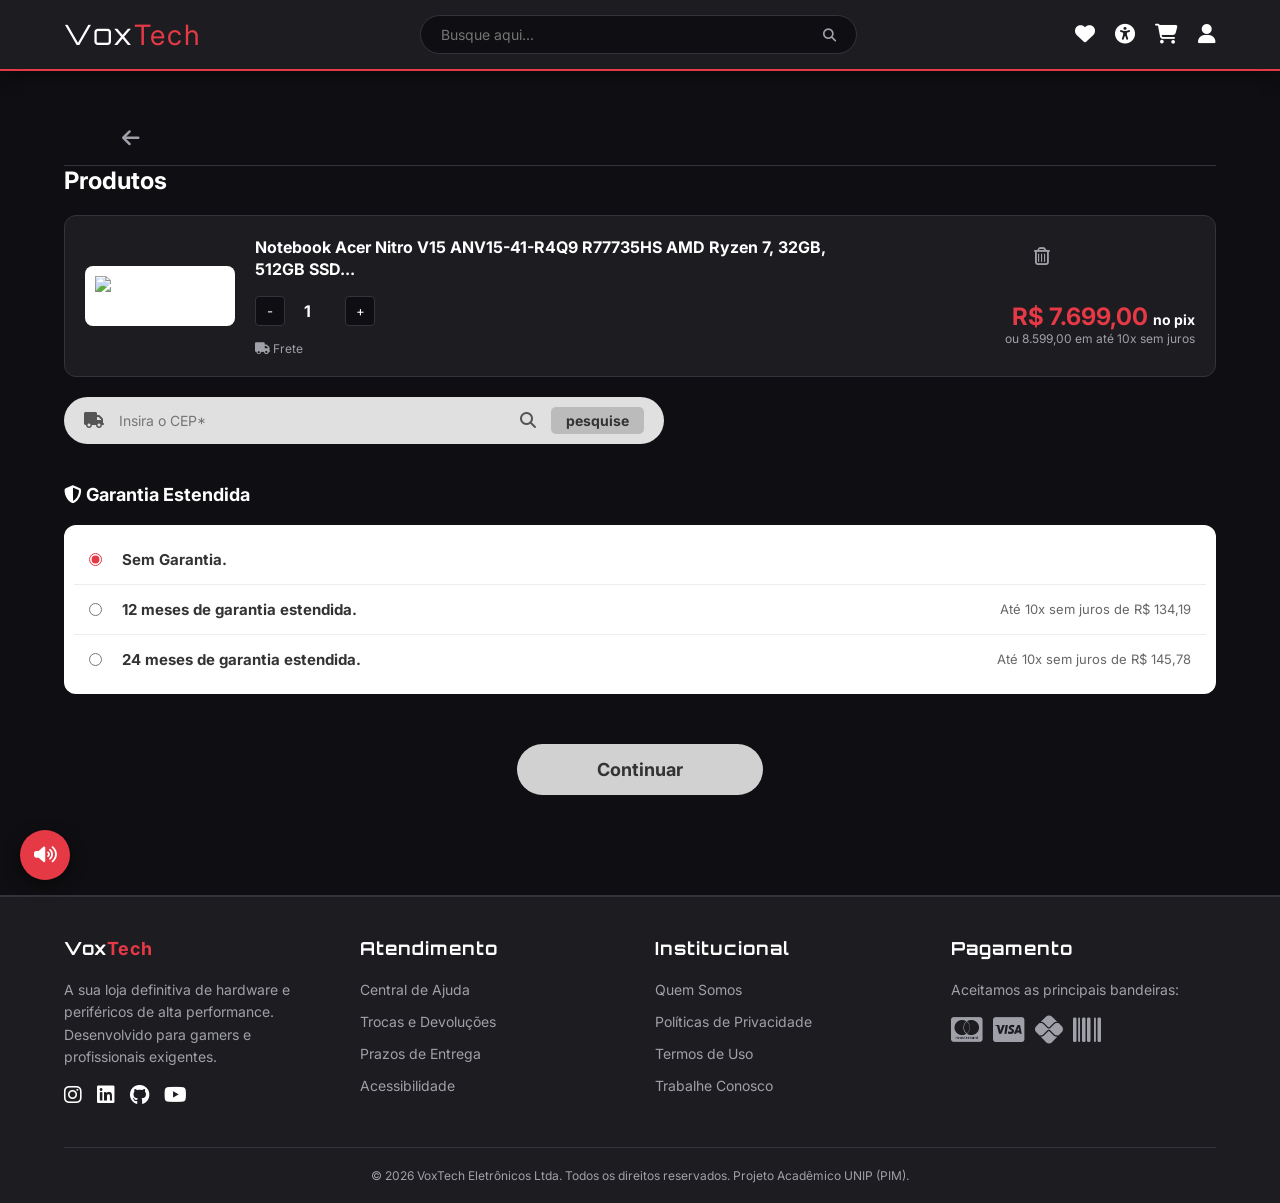
==== carrinho.html @ 26bea843 "Subindo o front-end completo do PIM" ====
<!DOCTYPE html>
<html lang="pt-BR">
<head>
    <meta charset="UTF-8">
    <meta name="viewport" content="width=device-width, initial-scale=1.0">
    <title>VoxTech - Carrinho</title>
    <link rel="stylesheet" href="https://cdnjs.cloudflare.com/ajax/libs/font-awesome/6.4.0/css/all.min.css">
    <link rel="stylesheet" href="style.css">
    <link rel="shortcut icon" href="Imagens/Icon.jpeg" type="image/x-icon">
</head>
<body>

    <header class="header">
        <a href="index.html" class="logo">Vox<span>Tech</span></a>
        <div class="search-bar">
            <input type="text" placeholder="Busque aqui...">
            <button><i class="fas fa-search"></i></button>
        </div>
        <div class="header-icons">
            <a href="favoritos.html" style="color: inherit;"><i class="fas fa-heart" title="Favoritos"></i></a>
            <a href="acessibilidade.html" style="color: inherit;"><i class="fas fa-universal-access" title="Acessibilidade"></i></a>
            <a href="carrinho.html" style="color: inherit;"><i class="fas fa-shopping-cart" title="Carrinho"></i></a>
            <a href="login.html" style="color: inherit;"><i class="fas fa-user" title="Perfil"></i></a>
        </div>
    </header>

    <main class="main-content">
        <nav class="sub-nav">
            <a href="produto.html" class="back-button"><i class="fas fa-arrow-left"></i></a>
        </nav>

        <section class="cart-section">
            <h2 class="section-title-cart">Produtos</h2>

            <div class="cart-item">
                <div class="cart-item-img">
                    <img src="Imagens/notebook-acer-nitro.png" alt="Notebook Acer Nitro">
                </div>
                <div class="cart-item-info">
                    <h3>Notebook Acer Nitro V15 ANV15-41-R4Q9 R77735HS AMD Ryzen 7, 32GB, 512GB SSD...</h3>
                    <div class="quantity-controls">
                        <button class="qty-btn" id="minus">-</button>
                        <input type="number" value="1" id="qty-input" readonly>
                        <button class="qty-btn" id="plus">+</button>
                    </div>
                    <div class="shipping-info-small">
                        <i class="fas fa-truck"></i> <span>Frete</span>
                    </div>
                </div>
                <div class="cart-item-price-area">
                    <button class="delete-item"><i class="far fa-trash-alt"></i></button>
                    <div class="price-tags">
                        <h2 class="price-main">R$ 7.699,00 <span>no pix</span></h2>
                        <p class="price-sub">ou 8.599,00 em até 10x sem juros</p>
                    </div>
                </div>
            </div>

            <div class="shipping-calculator-cart">
                <div class="shipping-bar">
                    <i class="fas fa-truck"></i>
                    <input type="text" placeholder="Insira o CEP*">
                    <i class="fas fa-search"></i>
                    <button class="btn-pesquisa-cep">pesquise</button>
                </div>
                <div class="frete-resultado" style="display: none; margin-top: 15px; padding: 15px; background-color: var(--surface); border: 1px solid var(--border-color); border-radius: 8px; font-size: 14px; max-width: 600px;"></div>
            </div>

            <div class="warranty-container">
                <h3><i class="fas fa-shield-alt"></i> Garantia Estendida</h3>
                <div class="warranty-options">
                    <label class="warranty-card">
                        <input type="radio" name="garantia" checked>
                        <span class="warranty-text">Sem Garantia.</span>
                    </label>
                    <label class="warranty-card">
                        <input type="radio" name="garantia">
                        <span class="warranty-text">12 meses de garantia estendida.</span>
                        <span class="warranty-price">Até 10x sem juros de R$ 134,19</span>
                    </label>
                    <label class="warranty-card">
                        <input type="radio" name="garantia">
                        <span class="warranty-text">24 meses de garantia estendida.</span>
                        <span class="warranty-price">Até 10x sem juros de R$ 145,78</span>
                    </label>
                </div>
            </div>

            <div class="cart-footer">
                <button class="btn-continuar-cart">Continuar</button>
            </div>
        </section>
    </main>

    <footer class="footer">
        <div class="footer-container">
            <div class="footer-column">
                <h3>Vox<span>Tech</span></h3>
                <p>A sua loja definitiva de hardware e periféricos de alta performance. Desenvolvido para gamers e profissionais exigentes.</p>
                <div class="footer-socials">
                    <a href="#"><i class="fab fa-instagram"></i></a>
                    <a href="#"><i class="fab fa-linkedin"></i></a>
                    <a href="#"><i class="fab fa-github"></i></a>
                    <a href="#"><i class="fab fa-youtube"></i></a>
                </div>
            </div>
            <div class="footer-column">
                <h3>Atendimento</h3>
                <ul class="footer-links">
                    <li><a href="#">Central de Ajuda</a></li>
                    <li><a href="#">Trocas e Devoluções</a></li>
                    <li><a href="#">Prazos de Entrega</a></li>
                    <li><a href="acessibilidade.html">Acessibilidade</a></li>
                </ul>
            </div>
            <div class="footer-column">
                <h3>Institucional</h3>
                <ul class="footer-links">
                    <li><a href="#">Quem Somos</a></li>
                    <li><a href="#">Políticas de Privacidade</a></li>
                    <li><a href="#">Termos de Uso</a></li>
                    <li><a href="#">Trabalhe Conosco</a></li>
                </ul>
            </div>
            <div class="footer-column">
                <h3>Pagamento</h3>
                <p>Aceitamos as principais bandeiras:</p>
                <div class="footer-payments">
                    <i class="fab fa-cc-mastercard" title="Mastercard"></i>
                    <i class="fab fa-cc-visa" title="Visa"></i>
                    <i class="fab fa-pix" title="Pix"></i>
                    <i class="fas fa-barcode" title="Boleto"></i>
                </div>
            </div>
        </div>
        <div class="footer-bottom">
            <p>&copy; 2026 VoxTech Eletrônicos Ltda. Todos os direitos reservados. Projeto Acadêmico UNIP (PIM).</p>
        </div>
    </footer>
    <div vw class="enabled">
        <div vw-access-button class="active"></div>
        <div vw-plugin-wrapper>
            <div class="vw-plugin-top-wrapper"></div>
        </div>
    </div>
    <script src="https://vlibras.gov.br/app/vlibras-plugin.js"></script>
    <script>
        new window.VLibras.Widget('https://vlibras.gov.br/app');
    </script>
    <script src="script.js"></script>
</body>
</html>
---- style.css ----
/* Importando fontes do Google Fonts */
@import url('https://fonts.googleapis.com/css2?family=Inter:wght@300;400;600;700&family=Orbitron:wght@700&display=swap');

/* ================= 1. VARIÁVEIS E RESET GLOBAL ================= */
:root {
    --bg-dark: #0f0f13;
    --surface: #1c1c21;
    --surface-hover: #26262d;
    --red-primary: #e63946;
    --red-glow: rgba(230, 57, 70, 0.4);
    --text-main: #ffffff;
    --text-muted: #a0a0a8;
    --border-color: #33333b;
}

* {
    margin: 0;
    padding: 0;
    box-sizing: border-box;
    font-family: 'Inter', sans-serif;
}

/* Base de acessibilidade: Define a raiz para escalonamento da fonte */
html {
    font-size: 100%;
}

body {
    background-color: var(--bg-dark);
    color: var(--text-main);
}

/* ================= 2. HEADER E NAVEGAÇÃO ================= */
.header {
    display: flex;
    justify-content: space-between;
    align-items: center;
    background-color: var(--surface);
    padding: 15px 5%;
    border-bottom: 2px solid var(--red-primary);
    box-shadow: 0 4px 15px rgba(0, 0, 0, 0.5);
}

.logo {
    font-family: 'Orbitron', sans-serif;
    font-size: 1.75rem;
    /* 28px */
    color: var(--text-main);
    letter-spacing: 2px;
    text-decoration: none;
}

.logo span {
    color: var(--red-primary);
}

.search-bar {
    display: flex;
    flex: 0.5;
    background-color: var(--bg-dark);
    border: 1px solid var(--border-color);
    border-radius: 25px;
    position: relative;
}

.search-bar input {
    flex: 1;
    background: transparent;
    border: none;
    padding: 10px 20px;
    color: var(--text-main);
    outline: none;
    font-size: 0.875rem;
    /* 14px */
}

.search-bar button {
    background: transparent;
    border: none;
    padding: 0 20px;
    color: var(--text-muted);
    cursor: pointer;
    transition: 0.3s;
    border-radius: 0 25px 25px 0;
}

.search-bar button:hover {
    color: var(--red-primary);
}

.header-icons {
    display: flex;
    gap: 20px;
}

.header-icons i {
    font-size: 1.25rem;
    /* 20px */
    color: var(--text-main);
    cursor: pointer;
    transition: 0.3s;
}

.header-icons i:hover {
    color: var(--red-primary);
    transform: scale(1.1);
}

/* ================= 3. RESULTADOS DA PESQUISA (MOCK) ================= */
.search-results {
    display: none;
    position: absolute;
    top: calc(100% + 5px);
    left: 0;
    width: 100%;
    background-color: var(--surface);
    border: 1px solid var(--border-color);
    border-radius: 12px;
    box-shadow: 0 10px 20px rgba(0, 0, 0, 0.5);
    z-index: 1000;
    max-height: 250px;
    overflow-y: auto;
}

.search-results a {
    display: block;
    padding: 12px 20px;
    color: var(--text-main);
    text-decoration: none;
    border-bottom: 1px solid var(--border-color);
    font-size: 0.875rem;
    /* 14px */
    transition: 0.3s;
}

.search-results a:last-child {
    border-bottom: none;
}

.search-results a:hover {
    background-color: var(--red-primary);
    color: white;
}

/* ================= 4. COMPONENTES GERAIS ================= */
.main-content {
    padding: 40px 5%;
}

.sub-nav {
    padding: 15px 5%;
    border-bottom: 1px solid var(--border-color);
}

.back-button {
    color: var(--text-muted);
    font-size: 1.25rem;
    /* 20px */
    text-decoration: none;
    transition: 0.3s;
}

.back-button:hover {
    color: var(--red-primary);
}

.btn-comprar {
    background-color: transparent;
    color: var(--red-primary);
    border: 1px solid var(--red-primary);
    padding: 10px;
    border-radius: 6px;
    cursor: pointer;
    font-weight: bold;
    transition: 0.3s;
    width: 100%;
    font-size: 1rem;
    /* 16px */
}

.btn-comprar:hover {
    background-color: var(--red-primary);
    color: var(--text-main);
    box-shadow: 0 0 10px var(--red-glow);
}

/* ================= 5. HOME (Banner, Categorias e Grade) ================= */
.banner-section {
    margin-bottom: 40px;
}

.carousel-container {
    width: 100%;
    max-width: 1200px;
    height: 350px;
    margin: 0 auto 20px auto;
    overflow: hidden;
    position: relative;
    border-radius: 12px;
    border: 1px solid var(--border-color);
    box-shadow: 0 10px 20px rgba(0, 0, 0, 0.5);
}

.carousel-slide {
    display: flex;
    width: 100%;
    height: 100%;
    transition: transform 0.5s ease-in-out;
}

.carousel-image {
    width: 100%;
    height: 100%;
    object-fit: cover;
    flex-shrink: 0;
}

.carousel-btn {
    position: absolute;
    top: 50%;
    transform: translateY(-50%);
    background-color: var(--surface);
    color: var(--text-main);
    border: none;
    width: 45px;
    height: 45px;
    font-size: 1.25rem;
    /* 20px */
    cursor: pointer;
    border-radius: 50%;
    transition: 0.3s;
    z-index: 10;
    display: flex;
    justify-content: center;
    align-items: center;
}

.carousel-btn:hover {
    background-color: var(--red-primary);
    box-shadow: 0 0 15px var(--red-glow);
    color: white;
}

.prev {
    left: 15px;
}

.next {
    right: 15px;
}

.banner-dots {
    text-align: center;
}

.dot {
    display: inline-block;
    width: 10px;
    height: 10px;
    background-color: var(--text-muted);
    border-radius: 50%;
    margin: 0 5px;
    cursor: pointer;
    transition: 0.3s;
}

.dot.active {
    background-color: var(--red-primary);
    box-shadow: 0 0 8px var(--red-primary);
}

.categorias {
    display: flex;
    justify-content: center;
    gap: 40px;
    margin-bottom: 50px;
    flex-wrap: wrap;
}

.cat-item {
    text-align: center;
    cursor: pointer;
    transition: 0.3s;
}

.cat-icon {
    width: 70px;
    height: 70px;
    background-color: var(--surface);
    border-radius: 50%;
    display: flex;
    justify-content: center;
    align-items: center;
    font-size: 1.5rem;
    /* 24px */
    margin-bottom: 10px;
    border: 2px solid transparent;
    transition: 0.3s;
}

.cat-item:hover .cat-icon {
    border-color: var(--red-primary);
    box-shadow: 0 0 15px var(--red-glow);
    color: var(--red-primary);
}

.cat-item span {
    font-size: 0.875rem;
    font-weight: 600;
}

/* 14px */

.produtos-grid {
    display: grid;
    grid-template-columns: repeat(auto-fit, minmax(250px, 1fr));
    gap: 30px;
}

.produto-card {
    background-color: var(--surface);
    height: 350px;
    border-radius: 12px;
    border: 1px solid var(--border-color);
    transition: 0.3s;
    position: relative;
}

.produto-card:hover {
    transform: translateY(-5px);
    border-color: var(--red-primary);
    box-shadow: 0 5px 20px var(--red-glow);
}

.img-produto {
    width: 100%;
    height: 180px;
    object-fit: contain;
    padding: 20px;
    transition: 0.3s;
}

.produto-card:hover .img-produto {
    transform: scale(1.1);
}

.info-produto {
    padding: 0 15px 15px 15px;
    text-align: center;
    display: flex;
    flex-direction: column;
    justify-content: space-between;
    height: 165px;
}

.info-produto h3 {
    font-size: 0.9375rem;
    /* 15px */
    color: var(--text-main);
    margin-bottom: 5px;
}

.preco {
    color: var(--red-primary);
    font-size: 1.25rem;
    /* 20px */
    font-weight: bold;
    margin-bottom: 10px;
}

/* ================= 6. TELA DE PRODUTO ================= */
.product-details {
    display: flex;
    padding: 40px 5%;
    gap: 40px;
}

.gallery-column {
    flex: 2;
    display: flex;
    flex-direction: column;
}

.gallery-controls {
    display: flex;
    justify-content: flex-end;
    margin-bottom: 15px;
}

.gallery-controls i {
    margin-left: 20px;
    cursor: pointer;
    font-size: 1.25rem;
    /* 20px */
    color: var(--text-muted);
    transition: 0.3s;
}

.fav-icon:hover {
    color: var(--red-primary);
}

.share-icon:hover {
    color: #3498db;
}

.main-image-container {
    display: flex;
    align-items: center;
    justify-content: center;
    position: relative;
    background-color: var(--surface);
    border: 1px solid var(--border-color);
    border-radius: 12px;
    padding: 40px;
    height: 450px;
}

#main-product-image {
    max-width: 100%;
    max-height: 100%;
    object-fit: contain;
}

.prev-arrow,
.next-arrow {
    position: absolute;
    top: 50%;
    transform: translateY(-50%);
    background-color: var(--bg-dark);
    border: 1px solid var(--border-color);
    cursor: pointer;
    padding: 12px 15px;
    font-size: 1.25rem;
    color: var(--text-main);
    border-radius: 50%;
    transition: 0.3s;
}

.prev-arrow:hover,
.next-arrow:hover {
    background-color: var(--red-primary);
    border-color: var(--red-primary);
}

.prev-arrow {
    left: 20px;
}

.next-arrow {
    right: 20px;
}

.thumbnail-container {
    display: flex;
    justify-content: center;
    margin-top: 20px;
    gap: 15px;
}

.thumbnail {
    width: 80px;
    height: 80px;
    border: 2px solid var(--border-color);
    border-radius: 8px;
    cursor: pointer;
    object-fit: contain;
    background-color: var(--surface);
    padding: 5px;
    transition: 0.3s;
}

.thumbnail.active {
    border-color: var(--red-primary);
    box-shadow: 0 0 10px var(--red-glow);
}

.product-description {
    margin-top: 30px;
    font-size: 0.9375rem;
    /* 15px */
    line-height: 1.6;
    color: var(--text-muted);
    background-color: var(--surface);
    padding: 20px;
    border-radius: 8px;
    border: 1px solid var(--border-color);
}

.purchase-column {
    flex: 1;
}

.purchase-card {
    background-color: var(--surface);
    border-radius: 15px;
    padding: 30px;
    text-align: center;
    border: 1px solid var(--border-color);
    box-shadow: 0 5px 20px rgba(0, 0, 0, 0.3);
}

.purchase-card .price {
    font-size: 2.25rem;
    /* 36px */
    font-weight: bold;
    margin: 0;
    color: var(--red-primary);
}

.payment-info {
    margin: 10px 0 15px 0;
    font-size: 1rem;
    color: var(--text-main);
}

.installments {
    font-size: 0.875rem;
    color: var(--text-muted);
    margin-bottom: 30px;
}

.action-buttons button {
    display: block;
    width: 100%;
    padding: 15px;
    margin-bottom: 15px;
    border-radius: 8px;
    cursor: pointer;
    font-weight: bold;
    font-size: 1rem;
    transition: 0.3s;
}

.buy-now-btn {
    background-color: transparent;
    color: var(--red-primary);
    border: 2px solid var(--red-primary);
}

.buy-now-btn:hover {
    background-color: var(--red-primary);
    color: white;
    box-shadow: 0 0 15px var(--red-glow);
}

.add-to-cart-btn {
    background-color: var(--red-primary);
    color: white;
    border: none;
    display: flex;
    justify-content: center;
    align-items: center;
}

.add-to-cart-btn i {
    margin-right: 10px;
    font-size: 1.125rem;
}

.add-to-cart-btn:hover {
    background-color: #c32b38;
    box-shadow: 0 0 15px var(--red-glow);
}

.shipping-section {
    margin-top: 35px;
    background-color: var(--surface);
    padding: 20px;
    border-radius: 12px;
    border: 1px solid var(--border-color);
}

.shipping-section h3 {
    font-size: 1rem;
    margin-bottom: 15px;
    color: var(--text-main);
}

.shipping-input-container {
    display: flex;
    align-items: center;
    background-color: var(--bg-dark);
    border-radius: 8px;
    padding: 8px 15px;
    border: 1px solid var(--border-color);
}

.shipping-icon {
    font-size: 1.125rem;
    color: var(--text-muted);
    margin-right: 15px;
}

.cep-input-wrapper {
    display: flex;
    align-items: center;
    flex: 1;
}

.cep-input {
    background: transparent;
    border: none;
    color: var(--text-main);
    width: 100%;
    font-size: 0.875rem;
}

.cep-input:focus {
    outline: none;
}

.cep-search-icon {
    color: var(--text-muted);
    cursor: pointer;
}

.shipping-search-btn {
    background-color: var(--red-primary);
    color: white;
    border: none;
    border-radius: 6px;
    padding: 8px 15px;
    cursor: pointer;
    margin-left: 10px;
    font-size: 0.75rem;
    font-weight: bold;
    transition: 0.3s;
}

.shipping-search-btn:hover {
    background-color: #c32b38;
}


/* ================= 7. TELA DE CARRINHO ================= */
.section-title-cart {
    font-size: 1.5rem;
    margin-bottom: 20px;
    color: var(--text-main);
}

.cart-item {
    background-color: var(--surface);
    border-radius: 12px;
    padding: 20px;
    display: flex;
    align-items: center;
    gap: 20px;
    border: 1px solid var(--border-color);
    margin-bottom: 20px;
}

.cart-item-img {
    width: 150px;
    background: white;
    padding: 10px;
    border-radius: 8px;
}

.cart-item-img img {
    width: 100%;
}

.cart-item-info {
    flex: 2;
}

.cart-item-info h3 {
    font-size: 1rem;
    margin-bottom: 15px;
    line-height: 1.4;
}

.quantity-controls {
    display: flex;
    align-items: center;
    gap: 10px;
    margin-bottom: 15px;
}

.qty-btn {
    background: var(--bg-dark);
    border: 1px solid var(--border-color);
    color: white;
    width: 30px;
    height: 30px;
    cursor: pointer;
    border-radius: 4px;
}

.quantity-controls input {
    width: 40px;
    text-align: center;
    background: transparent;
    border: none;
    color: white;
    font-weight: bold;
    font-size: 1rem;
}

.shipping-info-small {
    font-size: 0.75rem;
    color: var(--text-muted);
}

.cart-item-price-area {
    flex: 1;
    text-align: right;
    display: flex;
    flex-direction: column;
    justify-content: space-between;
    height: 100px;
}

.delete-item {
    background: transparent;
    border: none;
    color: var(--text-muted);
    cursor: pointer;
    font-size: 1.125rem;
    transition: 0.3s;
}

.delete-item:hover {
    color: var(--red-primary);
}

.price-main {
    font-size: 1.5rem;
    color: var(--red-primary);
}

.price-main span {
    font-size: 0.875rem;
    color: var(--text-main);
}

.price-sub {
    font-size: 0.75rem;
    color: var(--text-muted);
}

.shipping-bar {
    display: flex;
    align-items: center;
    background-color: #e0e0e0;
    border-radius: 30px;
    padding: 10px 20px;
    max-width: 600px;
    margin-bottom: 40px;
}

.shipping-bar i {
    color: #555;
    margin-right: 15px;
}

.shipping-bar input {
    background: transparent;
    border: none;
    flex: 1;
    outline: none;
    color: #333;
    font-size: 0.875rem;
}

.btn-pesquisa-cep {
    background: #bbb;
    border: none;
    padding: 5px 15px;
    border-radius: 5px;
    cursor: pointer;
    font-weight: bold;
    color: #333;
    font-size: 0.875rem;
}

.warranty-container h3 {
    margin-bottom: 20px;
    color: var(--text-main);
    font-size: 1.125rem;
}

.warranty-options {
    background: white;
    border-radius: 12px;
    padding: 10px;
}

.warranty-card {
    display: flex;
    align-items: center;
    padding: 15px;
    border-bottom: 1px solid #eee;
    cursor: pointer;
    color: #333;
}

.warranty-card:last-child {
    border-bottom: none;
}

.warranty-card input {
    margin-right: 20px;
    accent-color: var(--red-primary);
}

.warranty-text {
    flex: 1;
    font-weight: bold;
    font-size: 0.9375rem;
}

.warranty-price {
    font-size: 0.8125rem;
    color: #666;
}

.cart-footer {
    display: flex;
    justify-content: center;
    margin-top: 50px;
}

.btn-continuar-cart {
    background-color: #d1d1d1;
    color: #333;
    border: none;
    padding: 15px 80px;
    border-radius: 30px;
    font-size: 1.125rem;
    font-weight: bold;
    cursor: pointer;
    transition: 0.3s;
}

.btn-continuar-cart:hover {
    background-color: var(--red-primary);
    color: white;
    box-shadow: 0 0 20px var(--red-glow);
}


/* ================= 8. LOGIN / CADASTRO (Autenticação) ================= */
.auth-wrapper {
    display: flex;
    justify-content: center;
    align-items: center;
    min-height: calc(100vh - 80px);
    padding: 40px 20px;
}

.auth-card {
    background-color: var(--surface);
    padding: 50px;
    border-radius: 16px;
    width: 100%;
    max-width: 500px;
    box-shadow: 0 10px 30px rgba(0, 0, 0, 0.8);
    border-top: 4px solid var(--red-primary);
}

.auth-card.large {
    max-width: 700px;
}

.auth-title {
    text-align: center;
    font-family: 'Orbitron', sans-serif;
    font-size: 1.5rem;
    /* 24px */
    margin-bottom: 30px;
    letter-spacing: 1px;
}

.form-group {
    margin-bottom: 20px;
}

.form-group label {
    display: block;
    margin-bottom: 8px;
    font-size: 0.875rem;
    /* 14px */
    color: var(--text-muted);
}

.form-group input {
    width: 100%;
    padding: 12px 15px;
    background-color: var(--bg-dark);
    border: 1px solid var(--border-color);
    border-radius: 8px;
    color: var(--text-main);
    transition: 0.3s;
    outline: none;
    font-size: 1rem;
}

.form-group input:focus {
    border-color: var(--red-primary);
    box-shadow: 0 0 8px var(--red-glow);
}

.form-row {
    display: flex;
    gap: 20px;
}

.form-row .form-group {
    flex: 1;
}

.auth-options {
    display: flex;
    justify-content: space-between;
    align-items: center;
    font-size: 0.75rem;
    /* 12px */
    margin-bottom: 30px;
}

.auth-options a {
    color: var(--text-muted);
    text-decoration: none;
    transition: 0.3s;
}

.auth-options a:hover {
    color: var(--red-primary);
}

.checkbox-group {
    display: flex;
    align-items: center;
    gap: 8px;
    color: var(--text-muted);
}

.btn-primary {
    width: 100%;
    padding: 12px;
    background-color: var(--red-primary);
    color: white;
    border: none;
    border-radius: 8px;
    font-weight: bold;
    font-size: 1rem;
    cursor: pointer;
    transition: 0.3s;
    margin-bottom: 15px;
}

.btn-primary:hover {
    background-color: #c32b38;
    box-shadow: 0 0 15px var(--red-glow);
}

.btn-secondary {
    width: 100%;
    padding: 12px;
    background-color: transparent;
    color: var(--text-main);
    border: 1px solid var(--border-color);
    border-radius: 8px;
    font-weight: bold;
    font-size: 1rem;
    cursor: pointer;
    transition: 0.3s;
    text-align: center;
    text-decoration: none;
    display: block;
}

.btn-secondary:hover {
    border-color: var(--red-primary);
    color: var(--red-primary);
}


/* ================= 9. TELA DE PERFIL / DASHBOARD ================= */
.profile-layout {
    display: flex;
    gap: 30px;
    margin-top: 20px;
}

@media (max-width: 900px) {
    .profile-layout {
        flex-direction: column;
    }
}

.profile-sidebar {
    width: 280px;
    background-color: var(--surface);
    border: 1px solid var(--border-color);
    border-radius: 12px;
    padding: 20px 0;
    height: fit-content;
}

.profile-user-info {
    text-align: center;
    padding: 0 20px 20px 20px;
    border-bottom: 1px solid var(--border-color);
    margin-bottom: 20px;
}

.profile-avatar {
    font-size: 4rem;
    color: var(--text-muted);
    margin-bottom: 10px;
}

.profile-user-info h3 {
    font-size: 1.25rem;
    color: var(--text-main);
}

.profile-user-info p {
    font-size: 0.875rem;
    color: var(--red-primary);
}

.profile-menu {
    display: flex;
    flex-direction: column;
}

.profile-link {
    display: flex;
    align-items: center;
    padding: 15px 25px;
    color: var(--text-main);
    text-decoration: none;
    font-size: 1rem;
    transition: 0.3s;
    border-left: 3px solid transparent;
}

.profile-link i {
    width: 25px;
    margin-right: 15px;
    color: var(--text-muted);
    font-size: 1.125rem;
    transition: 0.3s;
}

.profile-link:hover,
.profile-link.active {
    background-color: var(--bg-dark);
    border-left-color: var(--red-primary);
}

.profile-link:hover i,
.profile-link.active i {
    color: var(--red-primary);
}

.profile-link.logout {
    margin-top: 20px;
    color: var(--red-primary);
}

.profile-link.logout i {
    color: var(--red-primary);
}

.profile-link.logout:hover {
    background-color: rgba(230, 57, 70, 0.1);
    border-left-color: var(--red-primary);
}

.profile-content {
    flex: 1;
}

.profile-title {
    font-size: 1.75rem;
    margin-bottom: 25px;
    color: var(--text-main);
}

.order-card {
    background-color: var(--surface);
    border: 1px solid var(--border-color);
    border-radius: 12px;
    margin-bottom: 20px;
    overflow: hidden;
}

.order-header {
    background-color: var(--bg-dark);
    padding: 15px 20px;
    display: flex;
    justify-content: space-between;
    align-items: center;
    border-bottom: 1px solid var(--border-color);
}

.order-number {
    font-weight: bold;
    font-size: 1rem;
    margin-right: 15px;
}

.order-date {
    font-size: 0.875rem;
    color: var(--text-muted);
}

.order-status {
    font-weight: bold;
    font-size: 0.875rem;
    display: flex;
    align-items: center;
    gap: 8px;
}

.status-delivered {
    color: #4caf50;
}

.status-transit {
    color: #ff9800;
}

.order-body {
    padding: 20px;
    display: flex;
    align-items: center;
    gap: 20px;
}

.order-body img {
    width: 80px;
    height: 80px;
    object-fit: contain;
    background-color: white;
    border-radius: 8px;
    padding: 5px;
}

.order-details {
    flex: 1;
}

.order-details h4 {
    font-size: 1rem;
    margin-bottom: 5px;
}

.order-details p {
    font-size: 0.875rem;
    color: var(--text-muted);
    margin-bottom: 5px;
}

.order-price {
    font-weight: bold;
    color: var(--red-primary) !important;
    font-size: 1rem !important;
}

/* ================= 10. TELA DE ACESSIBILIDADE ================= */
.acessibilidade-section {
    max-width: 800px;
    margin: 0 auto;
    padding: 20px 0;
}

.acessibilidade-header {
    text-align: center;
    margin-bottom: 40px;
}

.acessibilidade-header h2 {
    font-size: 2rem;
    color: var(--red-primary);
    margin-bottom: 10px;
}

.acessibilidade-header p {
    color: var(--text-muted);
    font-size: 1rem;
}

.acessibilidade-cards {
    display: flex;
    gap: 30px;
    margin-bottom: 40px;
}

@media (max-width: 768px) {
    .acessibilidade-cards {
        flex-direction: column;
    }
}

.access-card {
    background-color: var(--surface);
    border: 1px solid var(--border-color);
    border-radius: 12px;
    padding: 30px;
    flex: 1;
    text-align: center;
}

.access-icon {
    font-size: 2.5rem;
    color: var(--red-primary);
    margin-bottom: 20px;
}

.access-card h3 {
    margin-bottom: 10px;
    font-size: 1.25rem;
}

.access-card p {
    font-size: 0.875rem;
    color: var(--text-muted);
    margin-bottom: 25px;
    height: 40px;
}

.access-buttons {
    display: flex;
    justify-content: center;
    gap: 10px;
}

.btn-access {
    background-color: var(--bg-dark);
    color: var(--text-main);
    border: 1px solid var(--border-color);
    padding: 10px 15px;
    border-radius: 6px;
    cursor: pointer;
    font-weight: bold;
    font-size: 1rem;
    transition: 0.3s;
}

.btn-access:hover {
    background-color: var(--red-primary);
    color: white;
}

.preview-area {
    background-color: var(--surface);
    border: 2px dashed var(--border-color);
    border-radius: 12px;
    padding: 30px;
    text-align: center;
}

.preview-area h3 {
    margin-bottom: 15px;
    font-size: 1.25rem;
}

.preview-area p {
    margin-bottom: 20px;
    line-height: 1.6;
    font-size: 1rem;
}

/* ================= 11. TELA DE CATEGORIA ================= */
.category-header {
    display: flex;
    justify-content: space-between;
    align-items: center;
    margin-bottom: 30px;
    padding-bottom: 20px;
    border-bottom: 1px solid var(--border-color);
}

.category-header h2 {
    font-size: 2rem;
    color: var(--red-primary);
}

.sort-select {
    background-color: var(--bg-dark);
    color: var(--text-main);
    border: 1px solid var(--border-color);
    padding: 10px 15px;
    border-radius: 8px;
    outline: none;
    font-size: 0.9375rem;
    cursor: pointer;
    transition: 0.3s;
}

.sort-select:focus {
    border-color: var(--red-primary);
}

.category-layout {
    display: flex;
    gap: 30px;
    align-items: flex-start;
}

/* Sidebar de Filtros com efeito Sticky (Acompanha a rolagem) */
.filters-sidebar {
    width: 260px;
    background-color: var(--surface);
    padding: 25px;
    border-radius: 12px;
    border: 1px solid var(--border-color);
    position: sticky;
    top: 20px; /* Distância do topo ao rolar a página */
}

.filter-group {
    margin-bottom: 25px;
}

.filter-group h3 {
    font-size: 1.125rem;
    margin-bottom: 15px;
    color: var(--text-main);
    border-bottom: 1px dashed var(--border-color);
    padding-bottom: 10px;
}

.filter-item {
    display: flex;
    align-items: center;
    gap: 12px;
    margin-bottom: 12px;
    color: var(--text-muted);
    cursor: pointer;
    font-size: 0.9375rem;
    transition: 0.2s;
}

.filter-item input[type="checkbox"] {
    accent-color: var(--red-primary); /* Pinta a caixinha de vermelho */
    width: 18px;
    height: 18px;
    cursor: pointer;
}

.filter-item:hover {
    color: var(--text-main);
}

/* Responsividade para celulares/tablets */
@media (max-width: 900px) {
    .category-header { flex-direction: column; align-items: flex-start; gap: 15px; }
    .category-layout { flex-direction: column; }
    .filters-sidebar { width: 100%; position: relative; top: 0; }
}

/* ================= 12. TELA DE CHECKOUT ================= */
.checkout-layout {
    display: flex;
    gap: 40px;
    align-items: flex-start;
}

@media (max-width: 900px) {
    .checkout-layout { flex-direction: column-reverse; }
}

.checkout-forms {
    flex: 2;
}

.checkout-section {
    background-color: var(--surface);
    border: 1px solid var(--border-color);
    border-radius: 12px;
    padding: 30px;
    margin-bottom: 30px;
}

.checkout-section h3 {
    font-size: 1.25rem;
    color: var(--text-main);
    margin-bottom: 25px;
    padding-bottom: 15px;
    border-bottom: 1px dashed var(--border-color);
    display: flex;
    align-items: center;
    gap: 10px;
}

.checkout-section h3 i { color: var(--red-primary); }

/* Opções de Pagamento (Abas) */
.payment-options {
    display: flex;
    gap: 15px;
    margin-bottom: 25px;
}

.payment-method {
    flex: 1;
    background-color: var(--bg-dark);
    border: 1px solid var(--border-color);
    border-radius: 8px;
    padding: 15px;
    text-align: center;
    cursor: pointer;
    font-weight: bold;
    color: var(--text-muted);
    transition: 0.3s;
    display: flex;
    flex-direction: column;
    align-items: center;
    gap: 10px;
}

.payment-method i { font-size: 1.5rem; }
.payment-method input[type="radio"] { display: none; }

/* Efeito de aba selecionada */
.payment-method:has(input:checked) {
    border-color: var(--red-primary);
    color: var(--red-primary);
    background-color: rgba(230, 57, 70, 0.05);
}

.payment-form {
    background-color: var(--bg-dark);
    padding: 20px;
    border-radius: 8px;
    border: 1px solid var(--border-color);
}

/* Resumo do Pedido Lateral */
.checkout-summary {
    flex: 1;
    background-color: var(--surface);
    border: 1px solid var(--red-primary);
    border-radius: 12px;
    padding: 30px;
    position: sticky;
    top: 20px;
    box-shadow: 0 5px 20px rgba(230, 57, 70, 0.1);
}

.checkout-summary h3 {
    font-size: 1.25rem;
    margin-bottom: 20px;
    color: var(--text-main);
}

.summary-items {
    border-bottom: 1px solid var(--border-color);
    padding-bottom: 15px;
    margin-bottom: 15px;
}

.summary-item {
    display: flex;
    justify-content: space-between;
    font-size: 0.875rem;
    color: var(--text-muted);
    margin-bottom: 10px;
}

.summary-total {
    display: flex;
    justify-content: space-between;
    align-items: center;
    font-size: 1.125rem;
    font-weight: bold;
    color: var(--text-main);
}

.total-price {
    font-size: 1.5rem;
    color: var(--red-primary);
}

/* ================= 13. RODAPÉ (FOOTER) ================= */
.footer {
    background-color: var(--surface);
    border-top: 2px solid var(--border-color);
    padding: 40px 5% 20px 5%;
    margin-top: 60px;
}

.footer-container {
    display: flex;
    justify-content: space-between;
    flex-wrap: wrap;
    gap: 30px;
    max-width: 1200px;
    margin: 0 auto;
}

.footer-column {
    flex: 1;
    min-width: 200px;
}

.footer-column h3 {
    color: var(--text-main);
    font-size: 1.125rem;
    margin-bottom: 20px;
    font-family: 'Orbitron', sans-serif;
    letter-spacing: 1px;
}

.footer-column h3 span {
    color: var(--red-primary);
}

.footer-column p {
    color: var(--text-muted);
    font-size: 0.875rem;
    line-height: 1.6;
}

.footer-links {
    list-style: none;
}

.footer-links li {
    margin-bottom: 12px;
}

.footer-links a {
    color: var(--text-muted);
    text-decoration: none;
    font-size: 0.875rem;
    transition: 0.3s;
}

.footer-links a:hover {
    color: var(--red-primary);
    padding-left: 5px;
}

.footer-socials {
    display: flex;
    gap: 15px;
    margin-top: 15px;
}

.footer-socials a {
    color: var(--text-main);
    font-size: 1.25rem;
    transition: 0.3s;
}

.footer-socials a:hover {
    color: var(--red-primary);
    transform: translateY(-3px);
}

.footer-payments {
    display: flex;
    gap: 10px;
    font-size: 1.75rem;
    color: var(--text-muted);
    margin-top: 15px;
}

.footer-payments i:hover {
    color: var(--text-main);
}

.footer-bottom {
    border-top: 1px solid var(--border-color);
    margin-top: 40px;
    padding-top: 20px;
    text-align: center;
}

.footer-bottom p {
    color: var(--text-muted);
    font-size: 0.75rem;
}

/* Ajuste de responsividade para telas menores */
@media (max-width: 768px) {
    .footer-container { flex-direction: column; text-align: center; }
    .footer-socials, .footer-payments { justify-content: center; }
    .footer-links a:hover { padding-left: 0; }
}
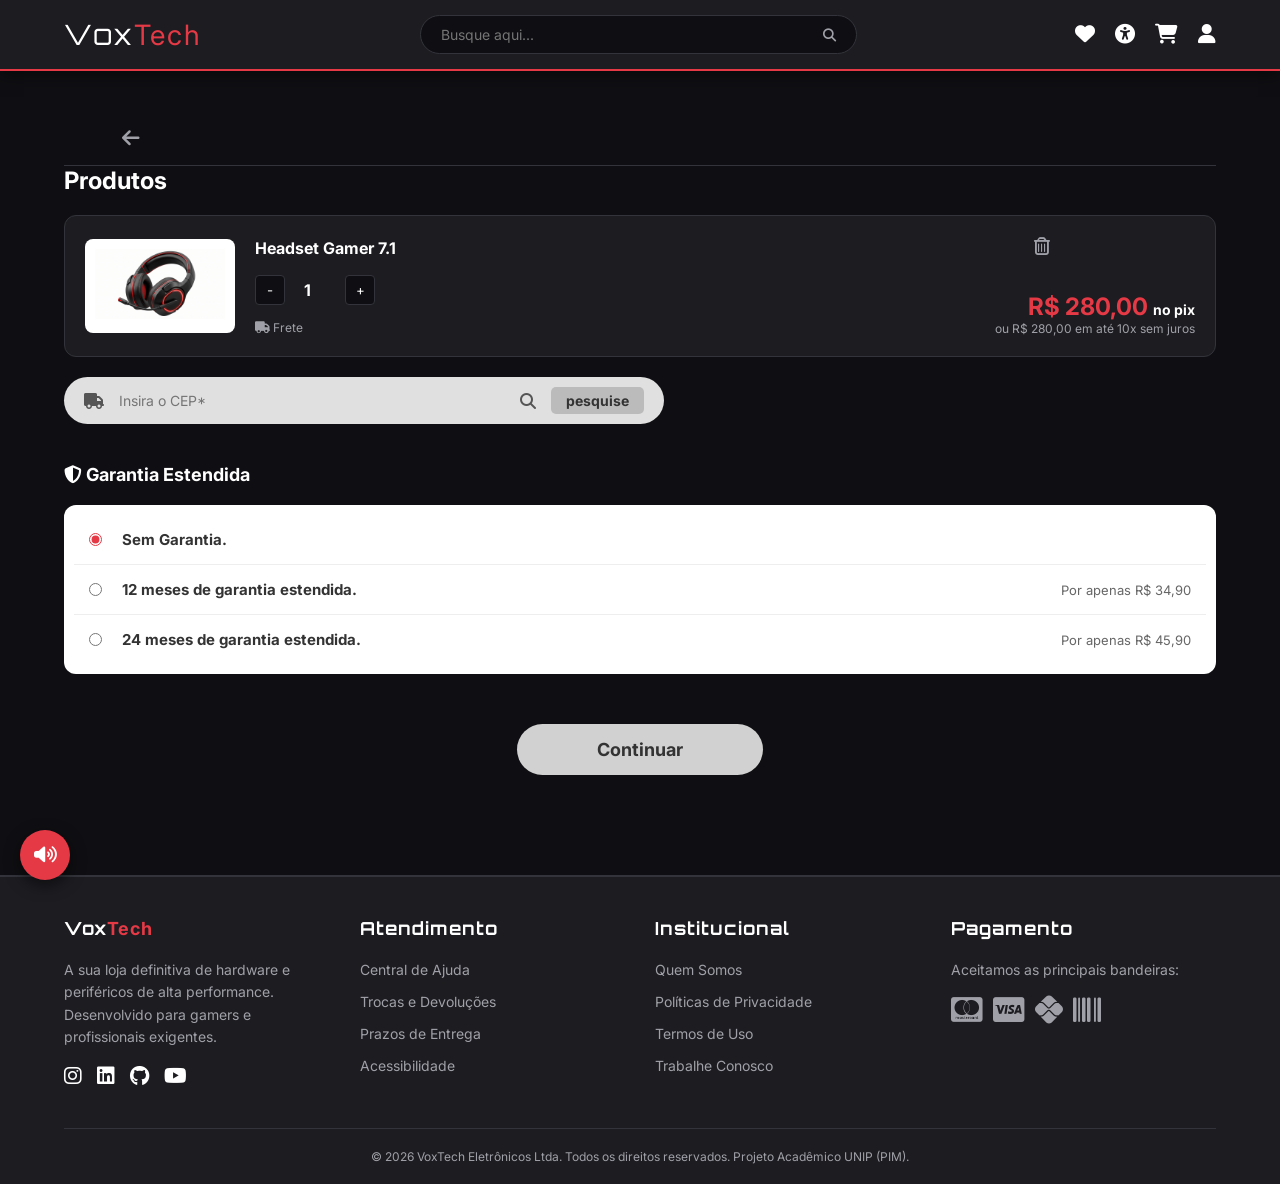
==== commit 2da62b68: "Corrigindo caminhos de imagens locais, produtos do carrinho e responsividade mobile" ====
--- a/carrinho.html
+++ b/carrinho.html
@@ -34,10 +34,10 @@
 
             <div class="cart-item">
                 <div class="cart-item-img">
-                    <img src="Imagens/notebook-acer-nitro.png" alt="Notebook Acer Nitro">
+                    <img src="Imagens/HeadsetGamer.png" alt="Headset Gamer 7.1">
                 </div>
                 <div class="cart-item-info">
-                    <h3>Notebook Acer Nitro V15 ANV15-41-R4Q9 R77735HS AMD Ryzen 7, 32GB, 512GB SSD...</h3>
+                    <h3>Headset Gamer 7.1</h3>
                     <div class="quantity-controls">
                         <button class="qty-btn" id="minus">-</button>
                         <input type="number" value="1" id="qty-input" readonly>
@@ -50,8 +50,8 @@
                 <div class="cart-item-price-area">
                     <button class="delete-item"><i class="far fa-trash-alt"></i></button>
                     <div class="price-tags">
-                        <h2 class="price-main">R$ 7.699,00 <span>no pix</span></h2>
-                        <p class="price-sub">ou 8.599,00 em até 10x sem juros</p>
+                        <h2 class="price-main">R$ 280,00 <span>no pix</span></h2>
+                        <p class="price-sub">ou R$ 280,00 em até 10x sem juros</p>
                     </div>
                 </div>
             </div>
@@ -76,12 +76,12 @@
                     <label class="warranty-card">
                         <input type="radio" name="garantia">
                         <span class="warranty-text">12 meses de garantia estendida.</span>
-                        <span class="warranty-price">Até 10x sem juros de R$ 134,19</span>
+                        <span class="warranty-price">Por apenas R$ 34,90</span>
                     </label>
                     <label class="warranty-card">
                         <input type="radio" name="garantia">
                         <span class="warranty-text">24 meses de garantia estendida.</span>
-                        <span class="warranty-price">Até 10x sem juros de R$ 145,78</span>
+                        <span class="warranty-price">Por apenas R$ 45,90</span>
                     </label>
                 </div>
             </div>
--- a/style.css
+++ b/style.css
@@ -1588,3 +1588,80 @@
     .footer-links a:hover { padding-left: 0; }
 }
 
+/* ================= 14. CORREÇÕES DE RESPONSIVIDADE (MOBILE) ================= */
+
+@media (max-width: 768px) {
+    /* 1. Ajuste do Cabeçalho (Header) */
+    .header {
+        flex-direction: column;
+        gap: 15px;
+        padding: 15px;
+    }
+    .search-bar {
+        width: 100%;
+        order: 3; /* Joga a barra de pesquisa para debaixo da logo e ícones */
+    }
+    .header-icons {
+        width: 100%;
+        justify-content: space-between;
+        padding: 0 10px;
+    }
+
+    /* 2. Ajuste do Banner (Carrossel) para não distorcer */
+    .carousel-container {
+        height: 180px; 
+    }
+
+    /* 3. Ajuste da Tela de Produto (Para a imagem ficar em cima do preço) */
+    .product-details {
+        flex-direction: column;
+        padding: 20px 5%;
+        gap: 20px;
+    }
+    .main-image-container {
+        height: 280px;
+        padding: 20px;
+    }
+    .thumbnail {
+        width: 60px;
+        height: 60px;
+    }
+
+    /* 4. Ajuste da Grade de Produtos na Home (2 produtos por linha) */
+    .produtos-grid {
+        grid-template-columns: repeat(auto-fit, minmax(140px, 1fr));
+        gap: 15px;
+    }
+    .produto-card {
+        height: auto;
+        padding-bottom: 15px;
+    }
+    .img-produto {
+        height: 120px;
+        padding: 10px;
+    }
+    .info-produto {
+        height: auto;
+        padding: 0 10px;
+    }
+    .info-produto h3 {
+        font-size: 0.85rem; /* Diminui a fonte do título para caber na tela pequena */
+    }
+    .preco {
+        font-size: 1.1rem;
+    }
+    .btn-comprar {
+        font-size: 0.9rem;
+        padding: 8px;
+    }
+
+    /* 5. Ajuste das Categorias Redondas */
+    .categorias {
+        gap: 20px;
+    }
+    .cat-icon {
+        width: 60px;
+        height: 60px;
+        font-size: 1.2rem;
+    }
+}
